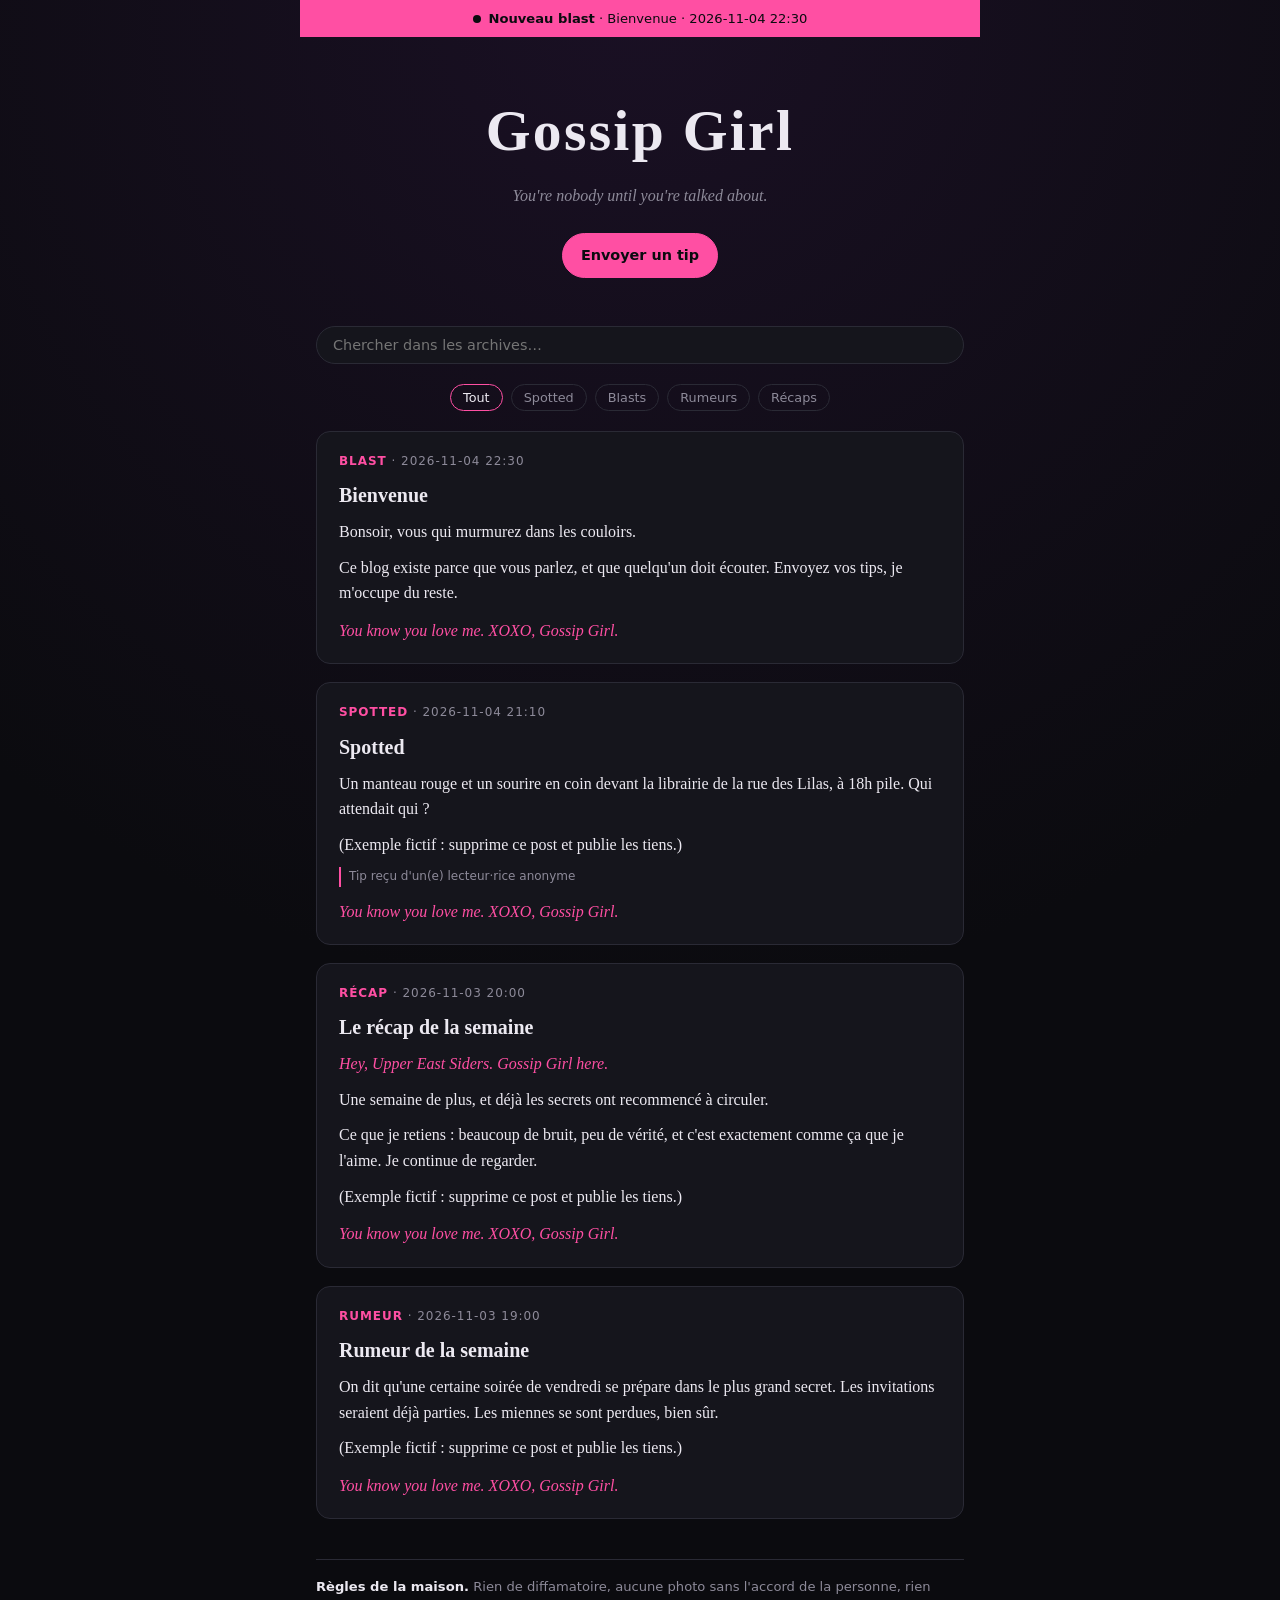
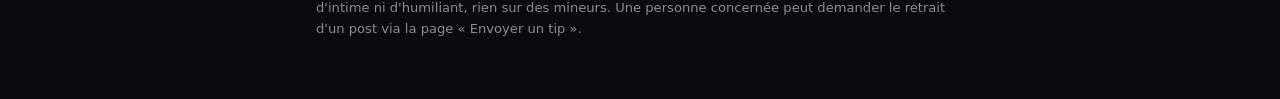
==== index.html @ 92d8e9ad "Add files via upload" ====
<!doctype html>
<html lang="fr">
<head>
  <meta charset="utf-8">
  <meta name="viewport" content="width=device-width, initial-scale=1">
  <title>Le Murmure</title>
  <meta name="robots" content="noindex">
  <link rel="stylesheet" href="style.css">
</head>
<body>
  <div class="wrap">
    <div id="banner" class="banner"></div>

    <header>
      <h1 class="logo" id="logo">Le Murmure</h1>
      <p class="tagline" id="tagline"></p>
      <nav>
        <a class="btn fill" href="tip.html">Envoyer un tip</a>
        <a class="btn" id="btn-telegram" href="#" target="_blank" rel="noopener">Recevoir les blasts</a>
      </nav>
    </header>

    <input id="search" class="search" type="search" placeholder="Chercher dans les archives…" aria-label="Chercher dans les archives">

    <div class="filters">
      <button class="chip on" data-f="all">Tout</button>
      <button class="chip" data-f="spotted">Spotted</button>
      <button class="chip" data-f="blast">Blasts</button>
      <button class="chip" data-f="news">Rumeurs</button>
      <button class="chip" data-f="recap">Récaps</button>
    </div>

    <main id="posts"></main>

    <div class="rules">
      <strong>Règles de la maison.</strong> Rien de diffamatoire, aucune photo sans l'accord de la personne,
      rien d'intime ni d'humiliant, rien sur des mineurs. Une personne concernée peut demander le retrait d'un post via la page « Envoyer un tip ».
    </div>
  </div>
  <script src="site.js"></script>
  <script src="app.js"></script>
</body>
</html>
---- style.css ----
:root {
  --bg: #0b0b0f;
  --card: #15151c;
  --text: #ece9f1;
  --muted: #8d8a99;
  --pink: #ff4fa3;
  --line: #2a2a35;
}
* { box-sizing: border-box; }
body {
  margin: 0;
  background: radial-gradient(circle at top, #1a1024 0%, var(--bg) 55%);
  color: var(--text);
  font-family: Georgia, "Times New Roman", serif;
  line-height: 1.6;
  min-height: 100vh;
}
.wrap { max-width: 680px; margin: 0 auto; padding: 0 16px 60px; }
header { text-align: center; padding: 48px 0 24px; }
.logo {
  font-family: "Didot", "Bodoni MT", Georgia, serif;
  font-size: clamp(2.2rem, 9vw, 3.6rem);
  letter-spacing: 0.04em;
  margin: 0;
}
.logo span { color: var(--pink); }
.tagline { color: var(--muted); font-style: italic; margin: 6px 0 0; }
nav { display: flex; gap: 10px; justify-content: center; flex-wrap: wrap; margin: 24px 0 8px; }
.btn {
  display: inline-block;
  padding: 10px 18px;
  border-radius: 999px;
  border: 1px solid var(--pink);
  color: var(--text);
  text-decoration: none;
  font-family: system-ui, sans-serif;
  font-size: 0.9rem;
  background: transparent;
  cursor: pointer;
}
.btn.fill { background: var(--pink); color: #0b0b0f; font-weight: 600; }
.btn:hover { opacity: 0.85; }
.filters { display: flex; gap: 8px; justify-content: center; margin: 20px 0; flex-wrap: wrap; }
.chip {
  font-family: system-ui, sans-serif;
  font-size: 0.8rem;
  padding: 5px 12px;
  border-radius: 999px;
  border: 1px solid var(--line);
  color: var(--muted);
  background: none;
  cursor: pointer;
}
.chip.on { color: var(--text); border-color: var(--pink); }
article {
  background: var(--card);
  border: 1px solid var(--line);
  border-radius: 14px;
  padding: 20px 22px;
  margin: 18px 0;
}
.meta {
  font-family: system-ui, sans-serif;
  font-size: 0.75rem;
  color: var(--muted);
  text-transform: uppercase;
  letter-spacing: 0.08em;
  margin-bottom: 8px;
}
.tag { color: var(--pink); font-weight: 700; }
article h2 { font-size: 1.25rem; margin: 0 0 8px; }
article p { margin: 0 0 10px; }
article img { max-width: 100%; border-radius: 10px; margin: 6px 0 10px; }
.sign { color: var(--pink); font-style: italic; margin-top: 12px; }
.empty { text-align: center; color: var(--muted); padding: 40px 0; }
.rules {
  font-family: system-ui, sans-serif;
  font-size: 0.82rem;
  color: var(--muted);
  border-top: 1px solid var(--line);
  margin-top: 40px;
  padding-top: 16px;
}
.rules strong { color: var(--text); }
iframe { width: 100%; min-height: 520px; border: 0; }
h1.page { font-family: "Didot", Georgia, serif; text-align: center; }
a { color: var(--pink); }
.banner {
  position: sticky;
  top: 0;
  z-index: 5;
  background: var(--pink);
  color: #0b0b0f;
  font-family: system-ui, sans-serif;
  font-size: 0.82rem;
  padding: 8px 14px;
  text-align: center;
  margin: 0 -16px;
}
.banner .dot {
  display: inline-block;
  width: 8px;
  height: 8px;
  border-radius: 50%;
  background: #0b0b0f;
  margin-right: 8px;
  animation: pulse 1.4s infinite;
}
@keyframes pulse { 50% { opacity: 0.2; } }
.search {
  width: 100%;
  background: var(--card);
  border: 1px solid var(--line);
  border-radius: 999px;
  padding: 10px 16px;
  color: var(--text);
  font-family: system-ui, sans-serif;
  font-size: 0.9rem;
  margin-top: 16px;
}
.search:focus { outline: none; border-color: var(--pink); }
.accroche { font-style: italic; color: var(--pink); }
.source {
  font-family: system-ui, sans-serif;
  font-size: 0.75rem;
  color: var(--muted);
  border-left: 2px solid var(--pink);
  padding-left: 8px;
  margin-top: 8px;
}
.thanks { text-align: center; color: var(--pink); font-style: italic; margin: 18px 0 4px; }
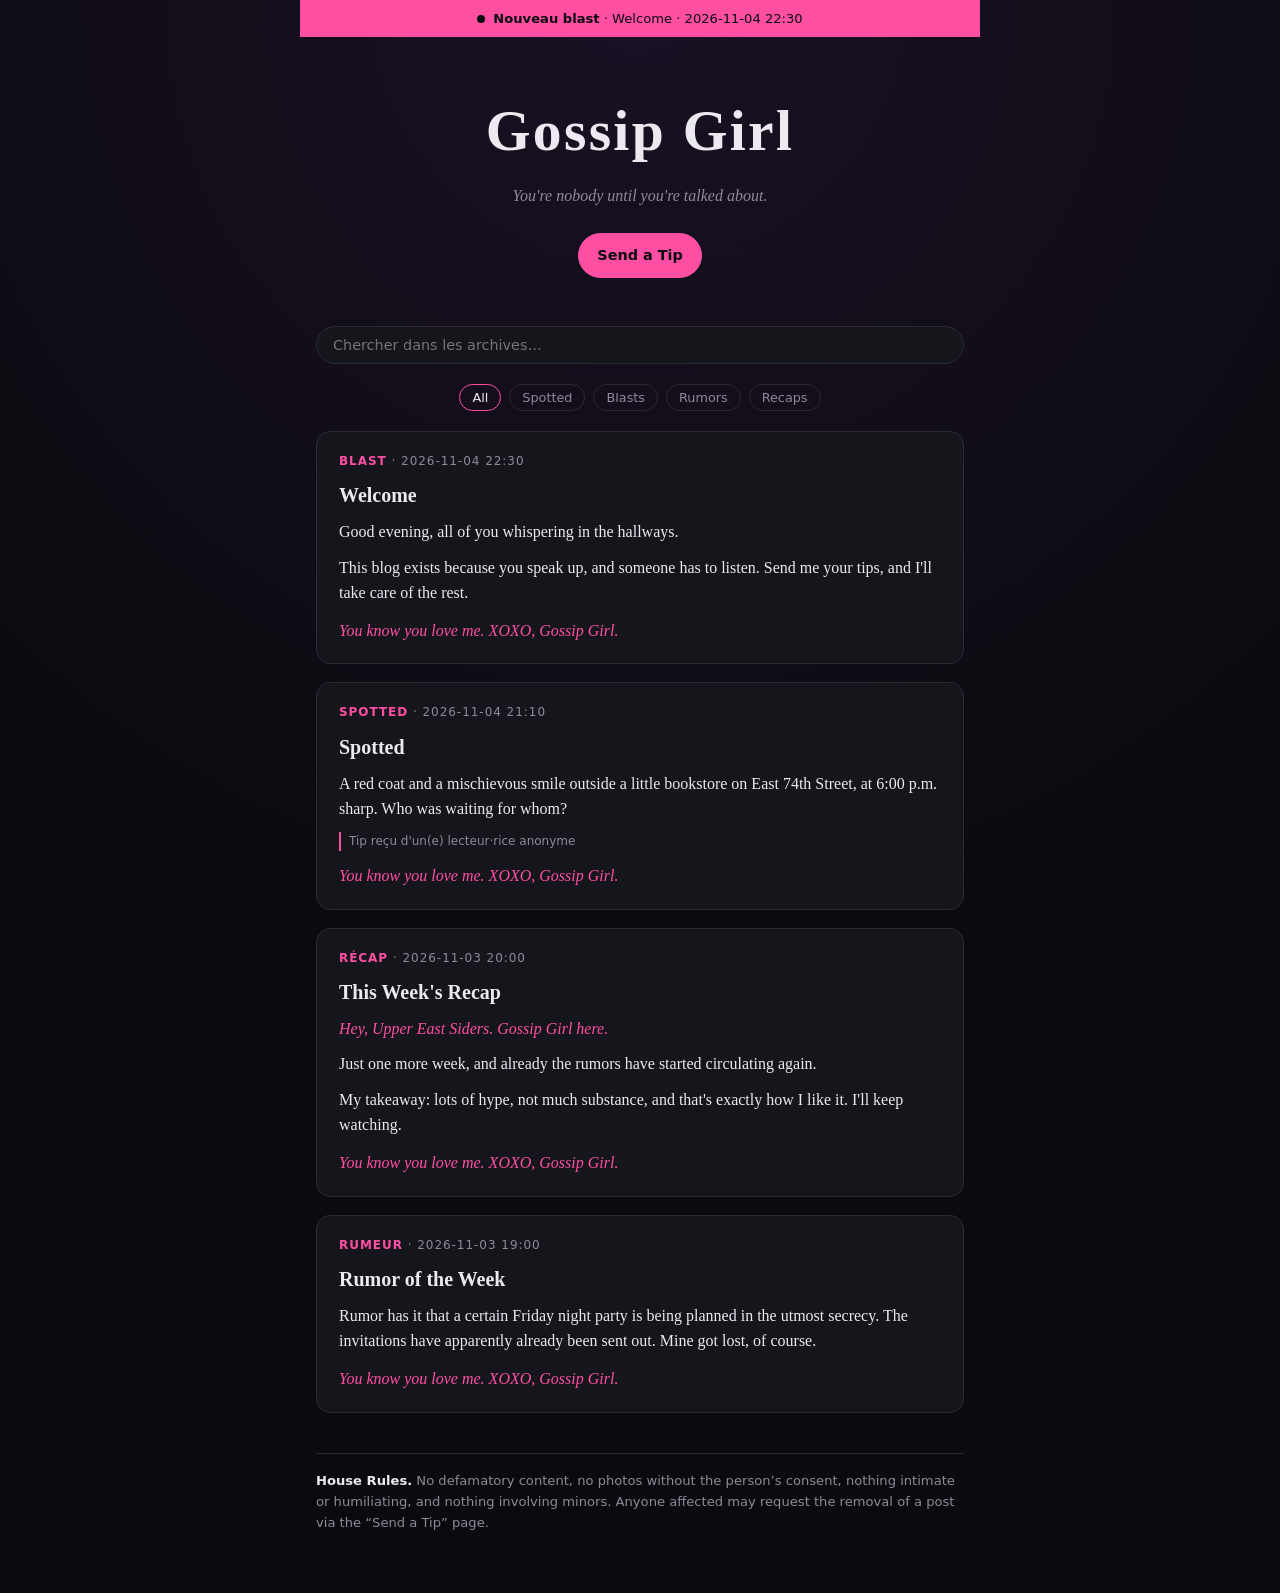
==== commit 8ab86c31: "Translate French text to English in index.html" ====
--- a/index.html
+++ b/index.html
@@ -15,26 +15,25 @@
       <h1 class="logo" id="logo">Le Murmure</h1>
       <p class="tagline" id="tagline"></p>
       <nav>
-        <a class="btn fill" href="tip.html">Envoyer un tip</a>
-        <a class="btn" id="btn-telegram" href="#" target="_blank" rel="noopener">Recevoir les blasts</a>
+        <a class="btn fill" href="tip.html">Send a Tip</a>
+        <a class="btn" id="btn-telegram" href="#" target="_blank" rel="noopener">Recieve the blasts</a>
       </nav>
     </header>
 
-    <input id="search" class="search" type="search" placeholder="Chercher dans les archives…" aria-label="Chercher dans les archives">
+    <input id="search" class="search" type="search" placeholder="Chercher dans les archives…" aria-label="Search the archives">
 
     <div class="filters">
-      <button class="chip on" data-f="all">Tout</button>
+      <button class="chip on" data-f="all">All</button>
       <button class="chip" data-f="spotted">Spotted</button>
       <button class="chip" data-f="blast">Blasts</button>
-      <button class="chip" data-f="news">Rumeurs</button>
-      <button class="chip" data-f="recap">Récaps</button>
+      <button class="chip" data-f="news">Rumors</button>
+      <button class="chip" data-f="recap">Recaps</button>
     </div>
 
     <main id="posts"></main>
 
     <div class="rules">
-      <strong>Règles de la maison.</strong> Rien de diffamatoire, aucune photo sans l'accord de la personne,
-      rien d'intime ni d'humiliant, rien sur des mineurs. Une personne concernée peut demander le retrait d'un post via la page « Envoyer un tip ».
+      <strong>House Rules.</strong> No defamatory content, no photos without the person’s consent, nothing intimate or humiliating, and nothing involving minors. Anyone affected may request the removal of a post via the “Send a Tip” page.
     </div>
   </div>
   <script src="site.js"></script>
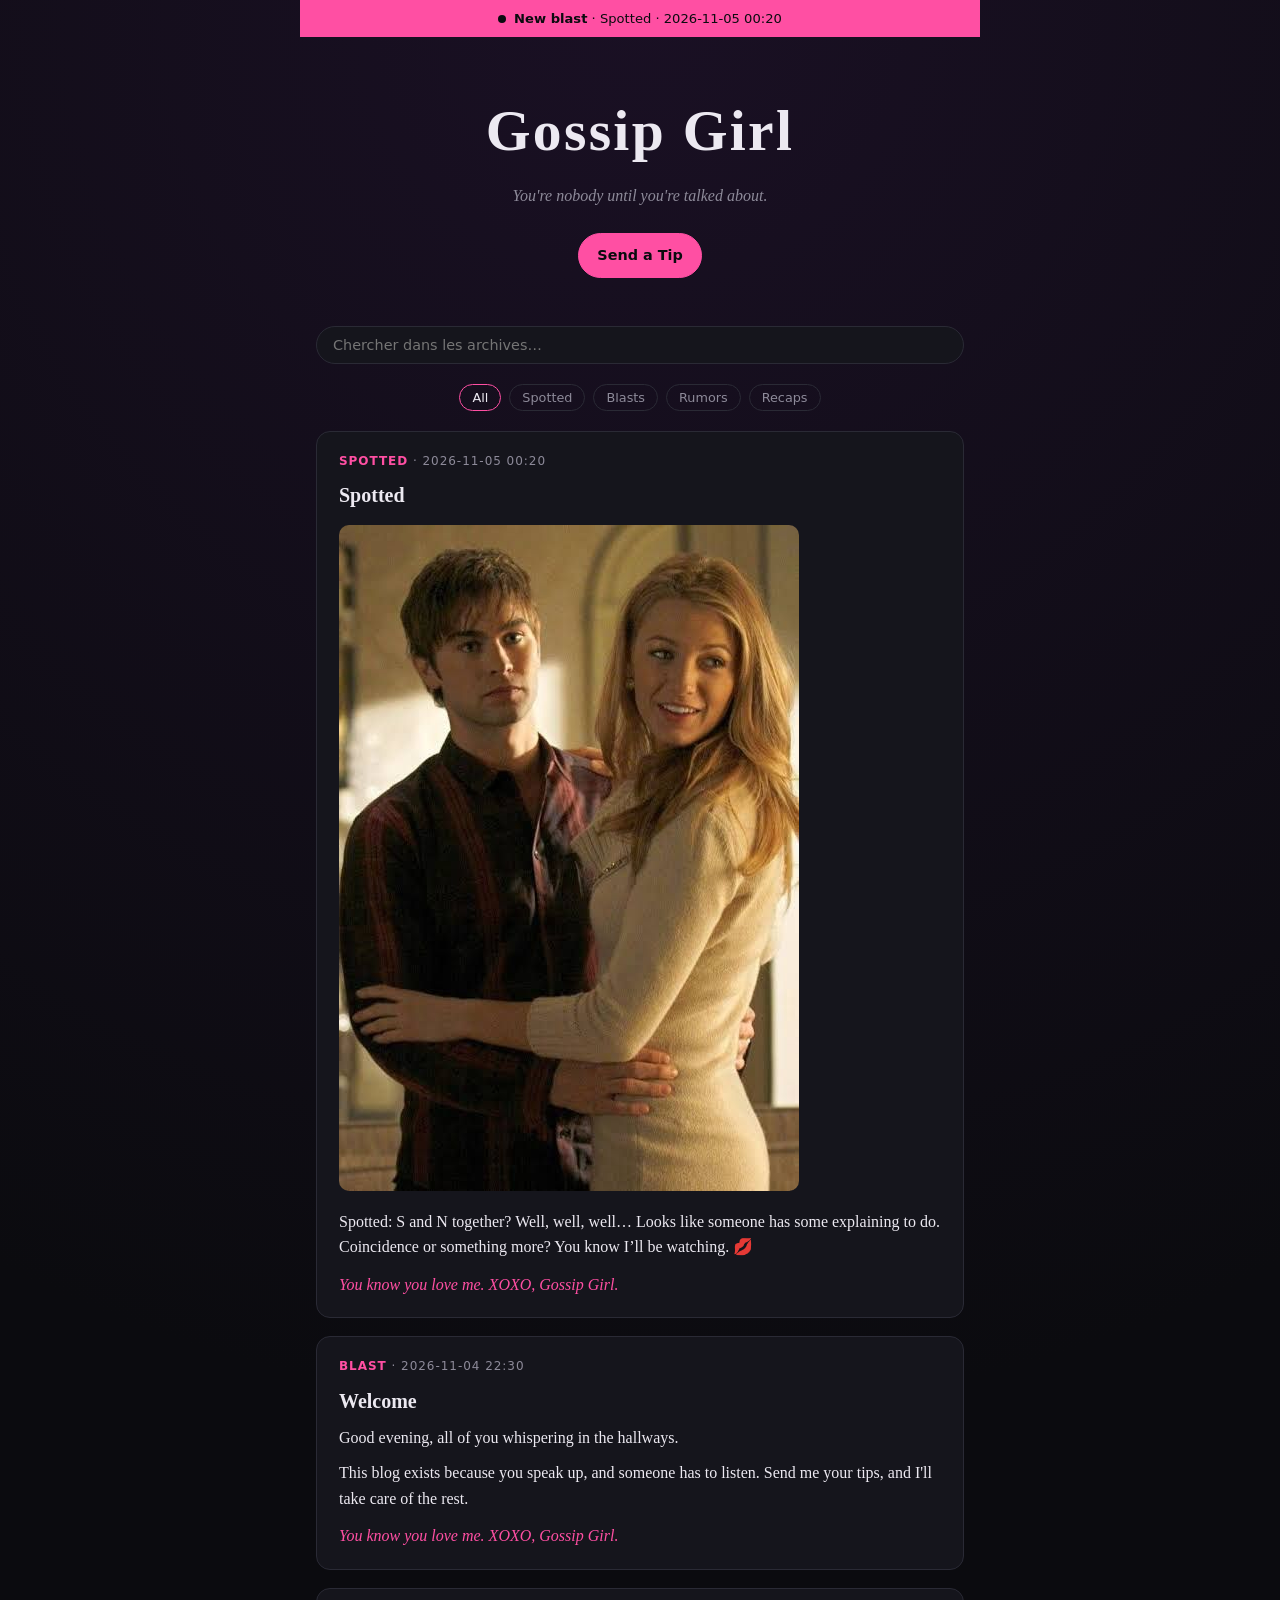
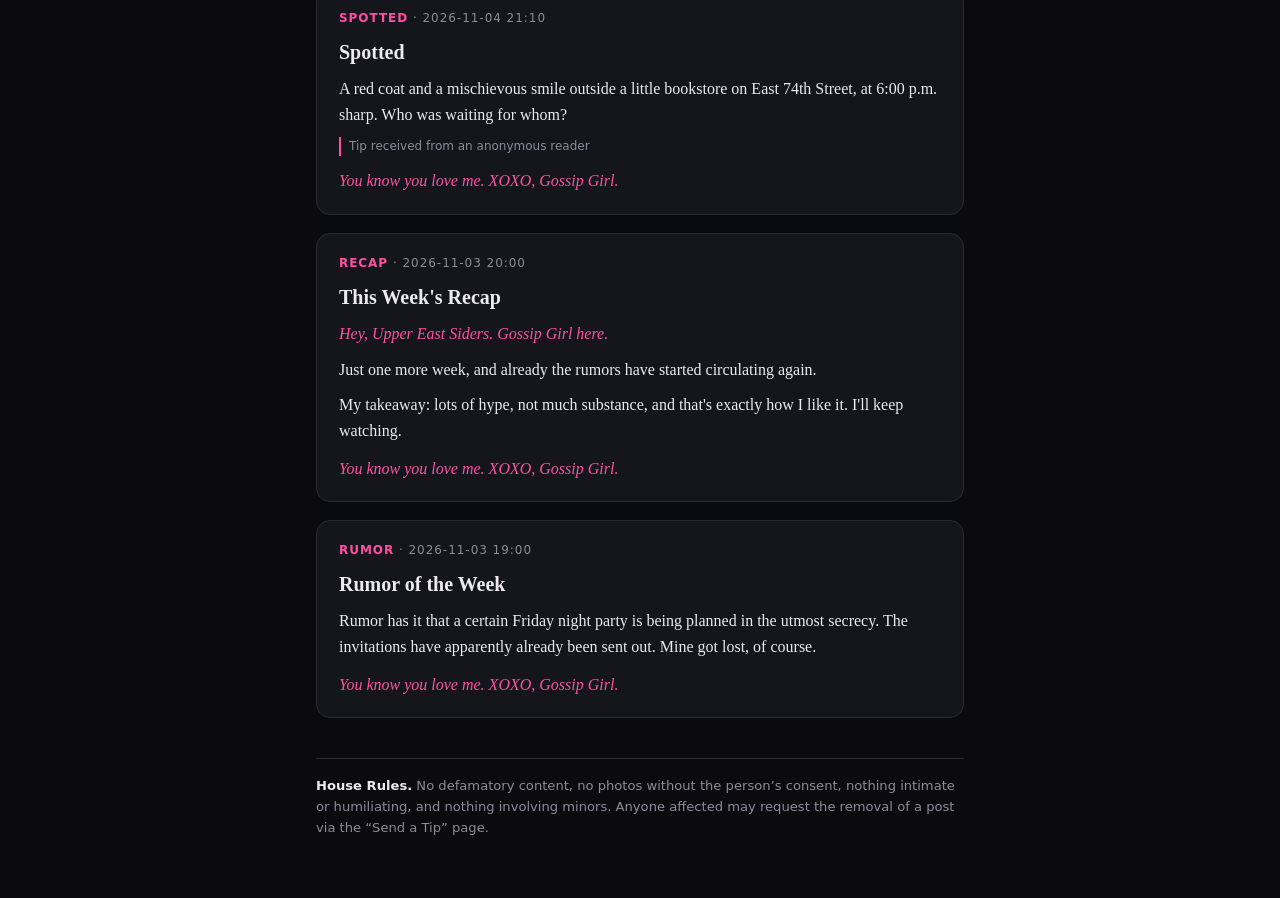
==== commit 8f67fe77: "Change title and logo from 'Le Murmure' to 'Gossip Girl'" ====
--- a/index.html
+++ b/index.html
@@ -3,7 +3,7 @@
 <head>
   <meta charset="utf-8">
   <meta name="viewport" content="width=device-width, initial-scale=1">
-  <title>Le Murmure</title>
+  <title>Gossip Girl</title>
   <meta name="robots" content="noindex">
   <link rel="stylesheet" href="style.css">
 </head>
@@ -12,7 +12,7 @@
     <div id="banner" class="banner"></div>
 
     <header>
-      <h1 class="logo" id="logo">Le Murmure</h1>
+      <h1 class="logo" id="logo">Gossip Girl</h1>
       <p class="tagline" id="tagline"></p>
       <nav>
         <a class="btn fill" href="tip.html">Send a Tip</a>
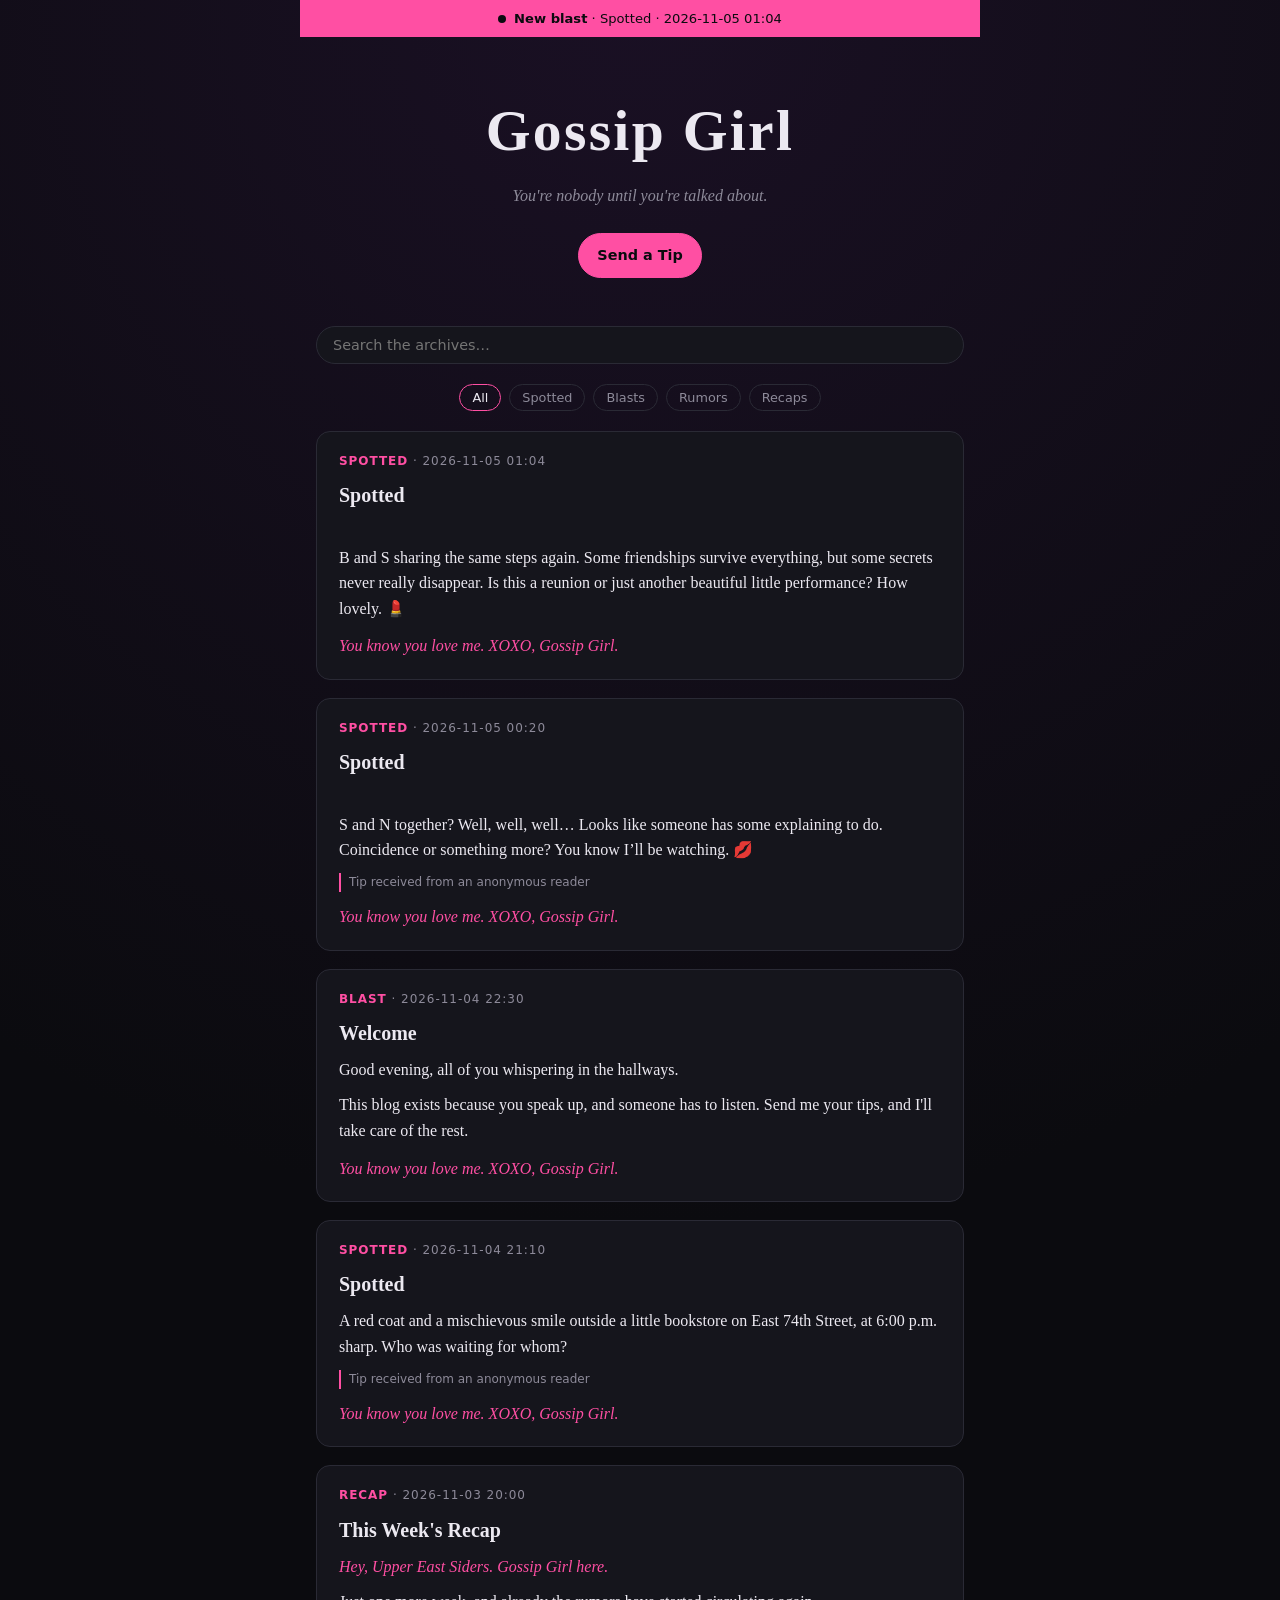
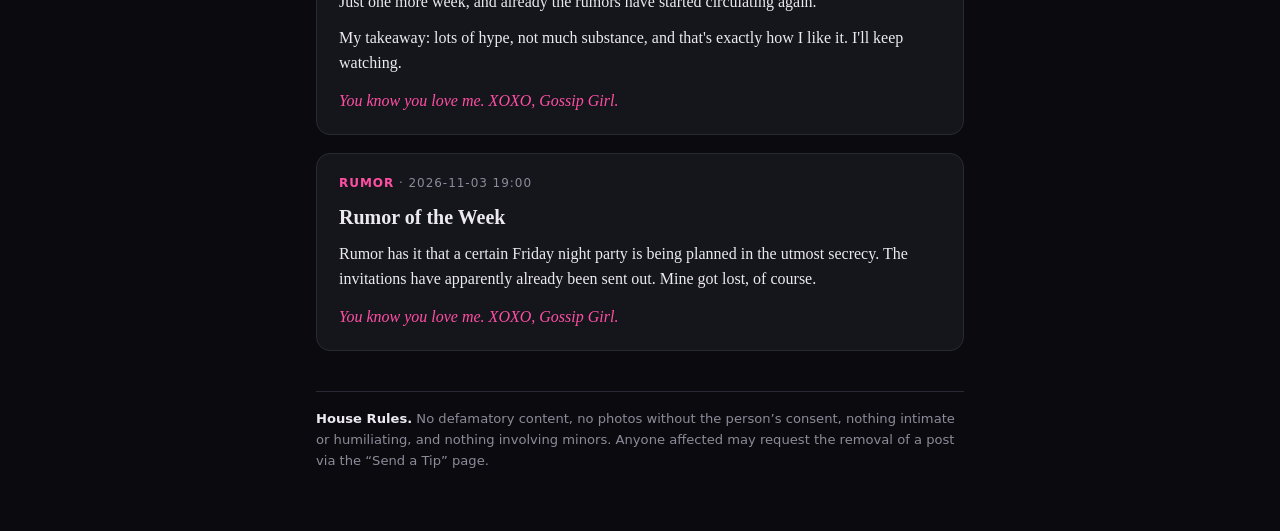
==== commit 189b1107: "Change language attribute from 'fr' to 'en'" ====
--- a/index.html
+++ b/index.html
@@ -1,5 +1,5 @@
 <!doctype html>
-<html lang="fr">
+<html lang="en">
 <head>
   <meta charset="utf-8">
   <meta name="viewport" content="width=device-width, initial-scale=1">
@@ -20,7 +20,7 @@
       </nav>
     </header>
 
-    <input id="search" class="search" type="search" placeholder="Chercher dans les archives…" aria-label="Search the archives">
+    <input id="search" class="search" type="search" placeholder="Search the archives…" aria-label="Search the archives">
 
     <div class="filters">
       <button class="chip on" data-f="all">All</button>
